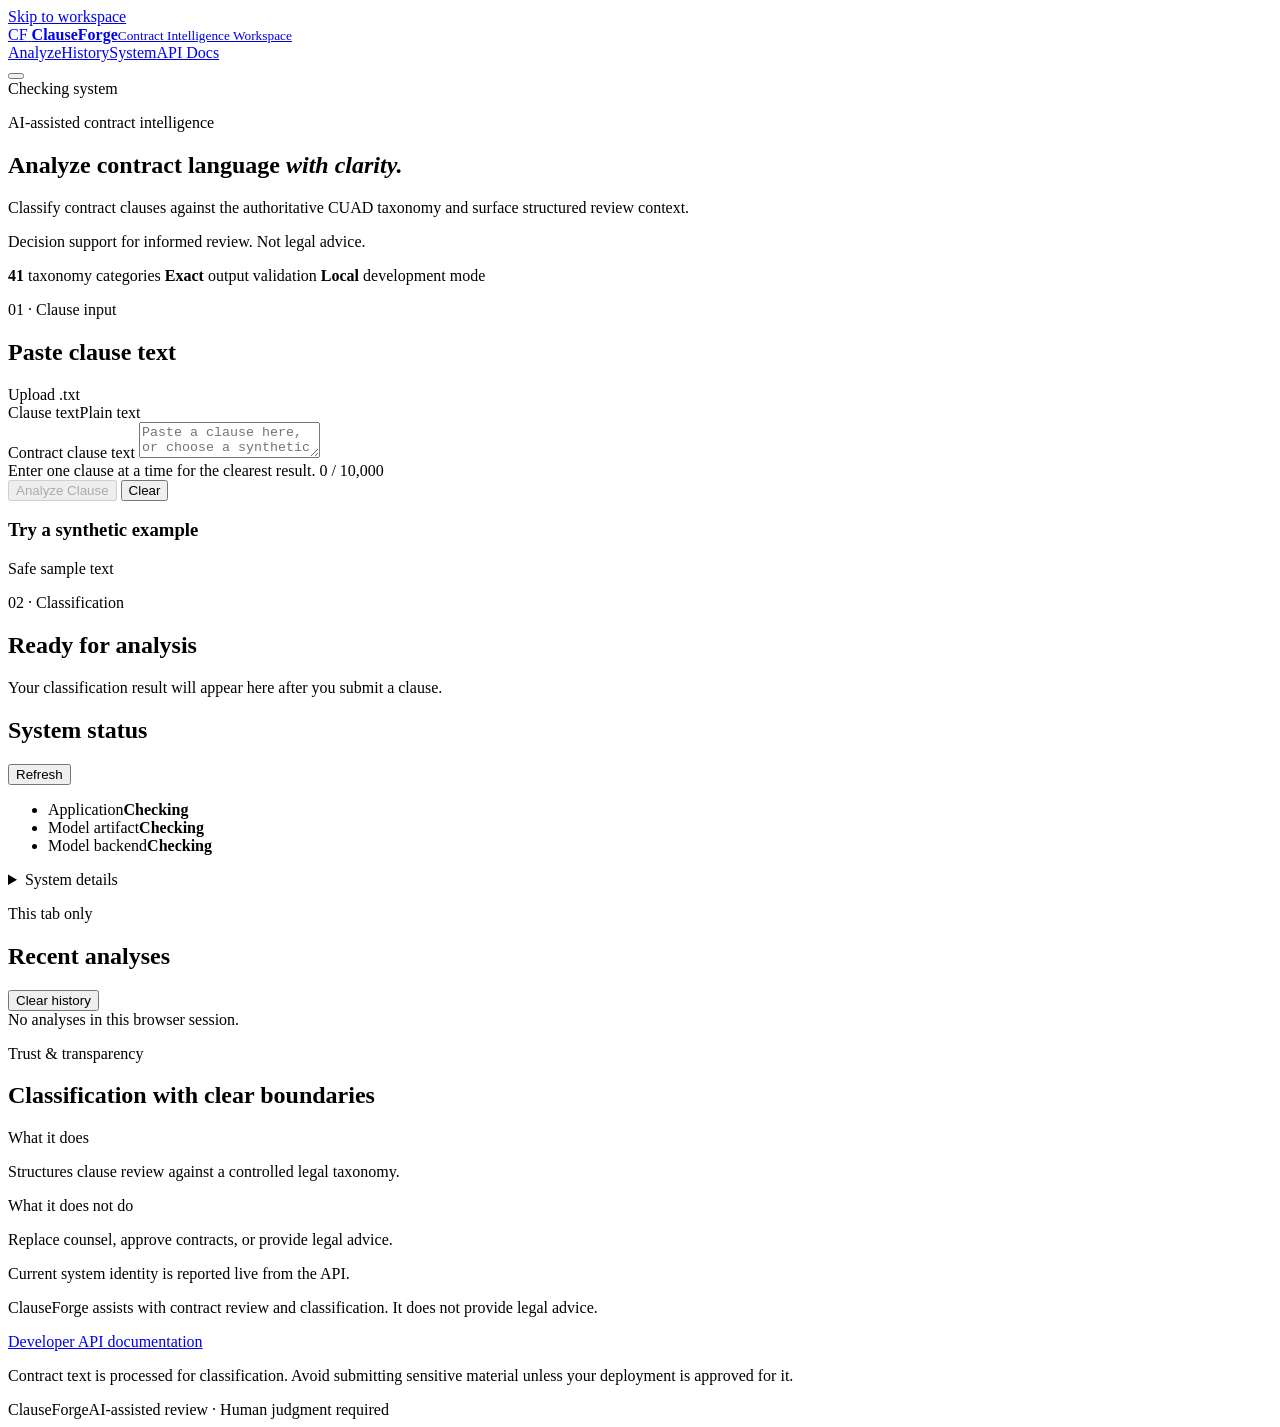
==== src/clauseforge/frontend/index.html @ b4e31ced "feat: elevate ClauseForge legal-tech frontend" ====
<!doctype html>
<html lang="en">
<head>
  <meta charset="utf-8">
  <meta name="viewport" content="width=device-width, initial-scale=1">
  <meta name="description" content="ClauseForge contract clause classification workspace">
  <title>ClauseForge · Contract Clause Analysis</title>
  <link rel="stylesheet" href="/static/app.css">
  <script src="/static/app.js" defer></script>
</head>
<body>
  <a class="skip-link" href="#workspace">Skip to workspace</a>
  <header class="topbar">
    <a class="brand" href="/" aria-label="ClauseForge home">
      <span class="brand-mark" aria-hidden="true">CF</span>
      <span><strong>ClauseForge</strong><small>Contract Intelligence Workspace</small></span>
    </a>
    <nav class="primary-nav" aria-label="Primary navigation">
      <a class="active" href="#workspace">Analyze</a><a href="#history">History</a><a href="#system">System</a><a href="/docs">API Docs</a>
    </nav>
    <div class="header-actions">
      <button id="theme-toggle" class="icon-button" type="button" aria-label="Switch color theme" title="Switch color theme">
        <span class="theme-glyph" aria-hidden="true"></span>
      </button>
      <div id="header-status" class="status-pill checking" role="status">
        <span class="status-dot"></span><span>Checking system</span>
      </div>
    </div>
  </header>

  <main id="workspace" class="page-shell">
    <section class="intro" aria-labelledby="page-title">
      <div class="intro-copy">
        <p class="eyebrow"><span></span>AI-assisted contract intelligence</p>
        <h1 id="page-title">Analyze contract language <em>with clarity.</em></h1>
        <p>Classify contract clauses against the authoritative CUAD taxonomy and surface structured review context.</p>
        <p class="hero-disclaimer">Decision support for informed review. Not legal advice.</p>
      </div>
      <div class="capability-strip" aria-label="Workspace capabilities">
        <span><strong>41</strong> taxonomy categories</span>
        <span><strong>Exact</strong> output validation</span>
        <span><strong>Local</strong> development mode</span>
      </div>
    </section>

    <div class="workspace-grid">
      <section class="card analysis-card" aria-labelledby="input-title">
        <div class="card-accent" aria-hidden="true"></div>
        <div class="card-heading">
          <div><p class="step">01 · Clause input</p><h2 id="input-title">Paste clause text</h2></div>
          <label class="file-button" for="text-file">Upload .txt</label>
          <input id="text-file" type="file" accept=".txt,text/plain" hidden>
        </div>
        <div class="editor-shell">
          <div class="editor-label"><span>Clause text</span><span>Plain text</span></div>
          <label class="sr-only" for="clause-text">Contract clause text</label>
          <textarea id="clause-text" maxlength="10000" aria-describedby="input-help character-count" placeholder="Paste a clause here, or choose a synthetic example below…"></textarea>
        </div>
        <div class="input-meta">
          <span id="input-help">Enter one clause at a time for the clearest result.</span>
          <span id="character-count" aria-live="polite">0 / 10,000</span>
        </div>
        <div id="form-error" class="inline-error" role="alert" hidden></div>
        <div class="button-row">
          <button id="analyze-button" class="button primary" type="button" disabled>
            <span class="button-label">Analyze Clause</span><span class="spinner" aria-hidden="true"></span>
          </button>
          <button id="clear-button" class="button secondary" type="button">Clear</button>
        </div>

        <div class="samples" aria-labelledby="samples-title">
          <div class="section-heading"><h3 id="samples-title">Try a synthetic example</h3><span>Safe sample text</span></div>
          <div id="sample-list" class="sample-list"></div>
        </div>
      </section>

      <aside class="side-column" aria-label="Analysis information">
        <section class="card result-card" aria-labelledby="result-title">
          <p class="step">02 · Classification</p>
          <div id="result-empty" class="result-state empty-state">
            <div class="empty-icon" aria-hidden="true"><span></span></div>
            <h2 id="result-title">Ready for analysis</h2>
            <p>Your classification result will appear here after you submit a clause.</p>
          </div>
          <div id="result-loading" class="result-state" aria-live="polite" hidden>
            <div class="loading-bar"></div><div class="loading-line wide"></div><div class="loading-line"></div>
            <p>Analyzing clause language…</p>
          </div>
          <div id="result-success" class="result-state" aria-live="polite" hidden>
            <div class="success-heading"><span class="success-mark" aria-hidden="true"></span><span class="success-label">Classification complete</span></div>
            <p class="category-kicker">CUAD classification</p>
            <h2 id="category-name"></h2>
            <span id="category-id" class="category-id"></span>
            <div class="review-question"><span>Review question</span><p id="category-question" class="category-question"></p></div>
            <dl class="result-meta">
              <div><dt>Provider</dt><dd id="result-provider"></dd></div>
              <div><dt>Model state</dt><dd id="result-model-state"></dd></div>
              <div><dt>Processing</dt><dd id="result-latency"></dd></div>
              <div><dt>Request ID</dt><dd id="result-request"></dd></div>
            </dl>
          </div>
          <div id="result-error" class="result-state error-state" role="alert" hidden>
            <span class="error-symbol" aria-hidden="true"></span><h2 id="error-title">Analysis unavailable</h2><p id="error-message"></p>
          </div>
        </section>

        <section id="system" class="card readiness-card" aria-labelledby="readiness-title">
          <div class="section-heading"><h2 id="readiness-title">System status</h2><button id="refresh-status" class="text-button" type="button">Refresh</button></div>
          <ul class="readiness-list">
            <li><span class="state-marker"></span><span>Application</span><strong id="status-application">Checking</strong></li>
            <li><span class="state-marker"></span><span>Model artifact</span><strong id="status-artifact">Checking</strong></li>
            <li><span class="state-marker"></span><span>Model backend</span><strong id="status-backend">Checking</strong></li>
          </ul>
          <div id="mock-notice" class="mock-notice" hidden><strong>Development / Mock Model</strong><span>Interface demonstration only—not model performance.</span></div>
          <details><summary>System details</summary><dl class="system-details"><div><dt>Provider</dt><dd id="detail-provider">—</dd></div><div><dt>Backend</dt><dd id="detail-backend">—</dd></div><div><dt>Version</dt><dd id="detail-version">—</dd></div><div><dt>Build</dt><dd id="detail-build">Not supplied</dd></div></dl></details>
        </section>
      </aside>
    </div>

    <section class="lower-grid">
      <section id="history" class="card history-card" aria-labelledby="history-title">
        <div class="section-heading"><div><p class="step">This tab only</p><h2 id="history-title">Recent analyses</h2></div><button id="clear-history" class="text-button" type="button">Clear history</button></div>
        <div id="history-empty" class="quiet-state">No analyses in this browser session.</div>
        <ol id="history-list" class="history-list"></ol>
      </section>
      <section class="card about-card" aria-labelledby="about-title">
        <p class="step">Trust &amp; transparency</p><h2 id="about-title">Classification with clear boundaries</h2>
        <div class="trust-grid"><div><span>What it does</span><p>Structures clause review against a controlled legal taxonomy.</p></div><div><span>What it does not do</span><p>Replace counsel, approve contracts, or provide legal advice.</p></div></div>
        <p class="system-trust"><span></span>Current system identity is reported live from the API.</p>
        <p class="disclaimer">ClauseForge assists with contract review and classification. It does not provide legal advice.</p>
        <a href="/docs">Developer API documentation <span class="link-arrow" aria-hidden="true"></span></a>
      </section>
    </section>

    <p class="privacy-notice">Contract text is processed for classification. Avoid submitting sensitive material unless your deployment is approved for it.</p>
  </main>
  <footer><span>ClauseForge</span><span>AI-assisted review · Human judgment required</span></footer>
</body>
</html>
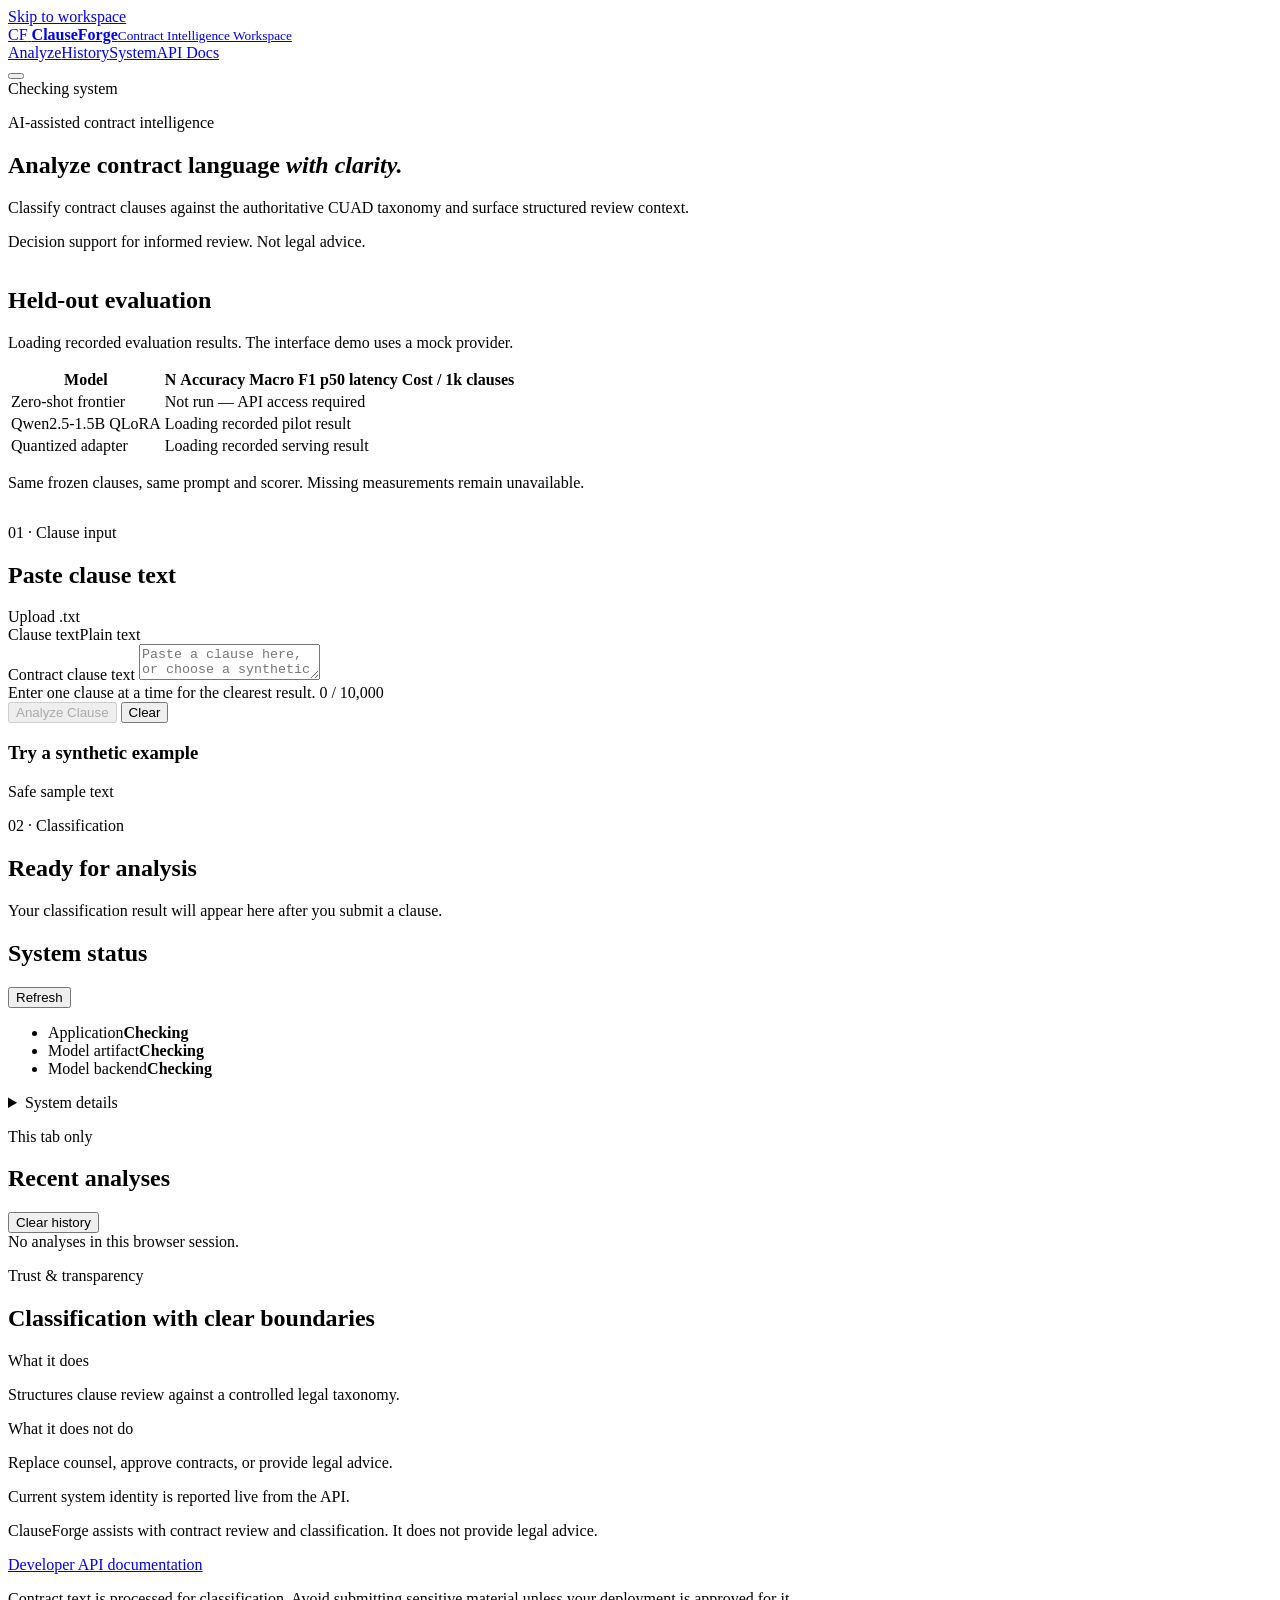
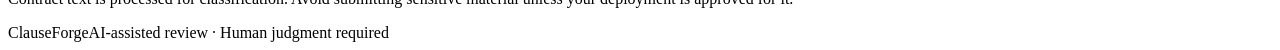
==== commit 06f5ed76: "Add measured CUAD evaluation, free QLoRA workflow, and quantized serving evidence" ====
--- a/src/clauseforge/frontend/index.html
+++ b/src/clauseforge/frontend/index.html
@@ -36,11 +36,16 @@
         <p>Classify contract clauses against the authoritative CUAD taxonomy and surface structured review context.</p>
         <p class="hero-disclaimer">Decision support for informed review. Not legal advice.</p>
       </div>
-      <div class="capability-strip" aria-label="Workspace capabilities">
-        <span><strong>41</strong> taxonomy categories</span>
-        <span><strong>Exact</strong> output validation</span>
-        <span><strong>Local</strong> development mode</span>
-      </div>
+      <section class="capability-strip" aria-label="Measured evaluation results" style="display:block;overflow-x:auto">
+        <h2>Held-out evaluation</h2>
+        <p id="evaluation-status">Loading recorded evaluation results. The interface demo uses a mock provider.</p>
+        <table><thead><tr><th>Model</th><th>N</th><th>Accuracy</th><th>Macro F1</th><th>p50 latency</th><th>Cost / 1k clauses</th></tr></thead><tbody id="evaluation-results">
+          <tr><td>Zero-shot frontier</td><td colspan="5">Not run — API access required</td></tr>
+          <tr><td>Qwen2.5-1.5B QLoRA</td><td colspan="5">Loading recorded pilot result</td></tr>
+          <tr><td>Quantized adapter</td><td colspan="5">Loading recorded serving result</td></tr>
+        </tbody></table>
+        <p>Same frozen clauses, same prompt and scorer. Missing measurements remain unavailable.</p>
+      </section>
     </section>
 
     <div class="workspace-grid">
@@ -111,7 +116,7 @@
             <li><span class="state-marker"></span><span>Model artifact</span><strong id="status-artifact">Checking</strong></li>
             <li><span class="state-marker"></span><span>Model backend</span><strong id="status-backend">Checking</strong></li>
           </ul>
-          <div id="mock-notice" class="mock-notice" hidden><strong>Development / Mock Model</strong><span>Interface demonstration only—not model performance.</span></div>
+          <div id="model-notice" class="mock-notice" hidden><strong id="model-notice-title">Development / Mock Model</strong><span id="model-notice-detail">Interface demonstration only—not model performance.</span></div>
           <details><summary>System details</summary><dl class="system-details"><div><dt>Provider</dt><dd id="detail-provider">—</dd></div><div><dt>Backend</dt><dd id="detail-backend">—</dd></div><div><dt>Version</dt><dd id="detail-version">—</dd></div><div><dt>Build</dt><dd id="detail-build">Not supplied</dd></div></dl></details>
         </section>
       </aside>
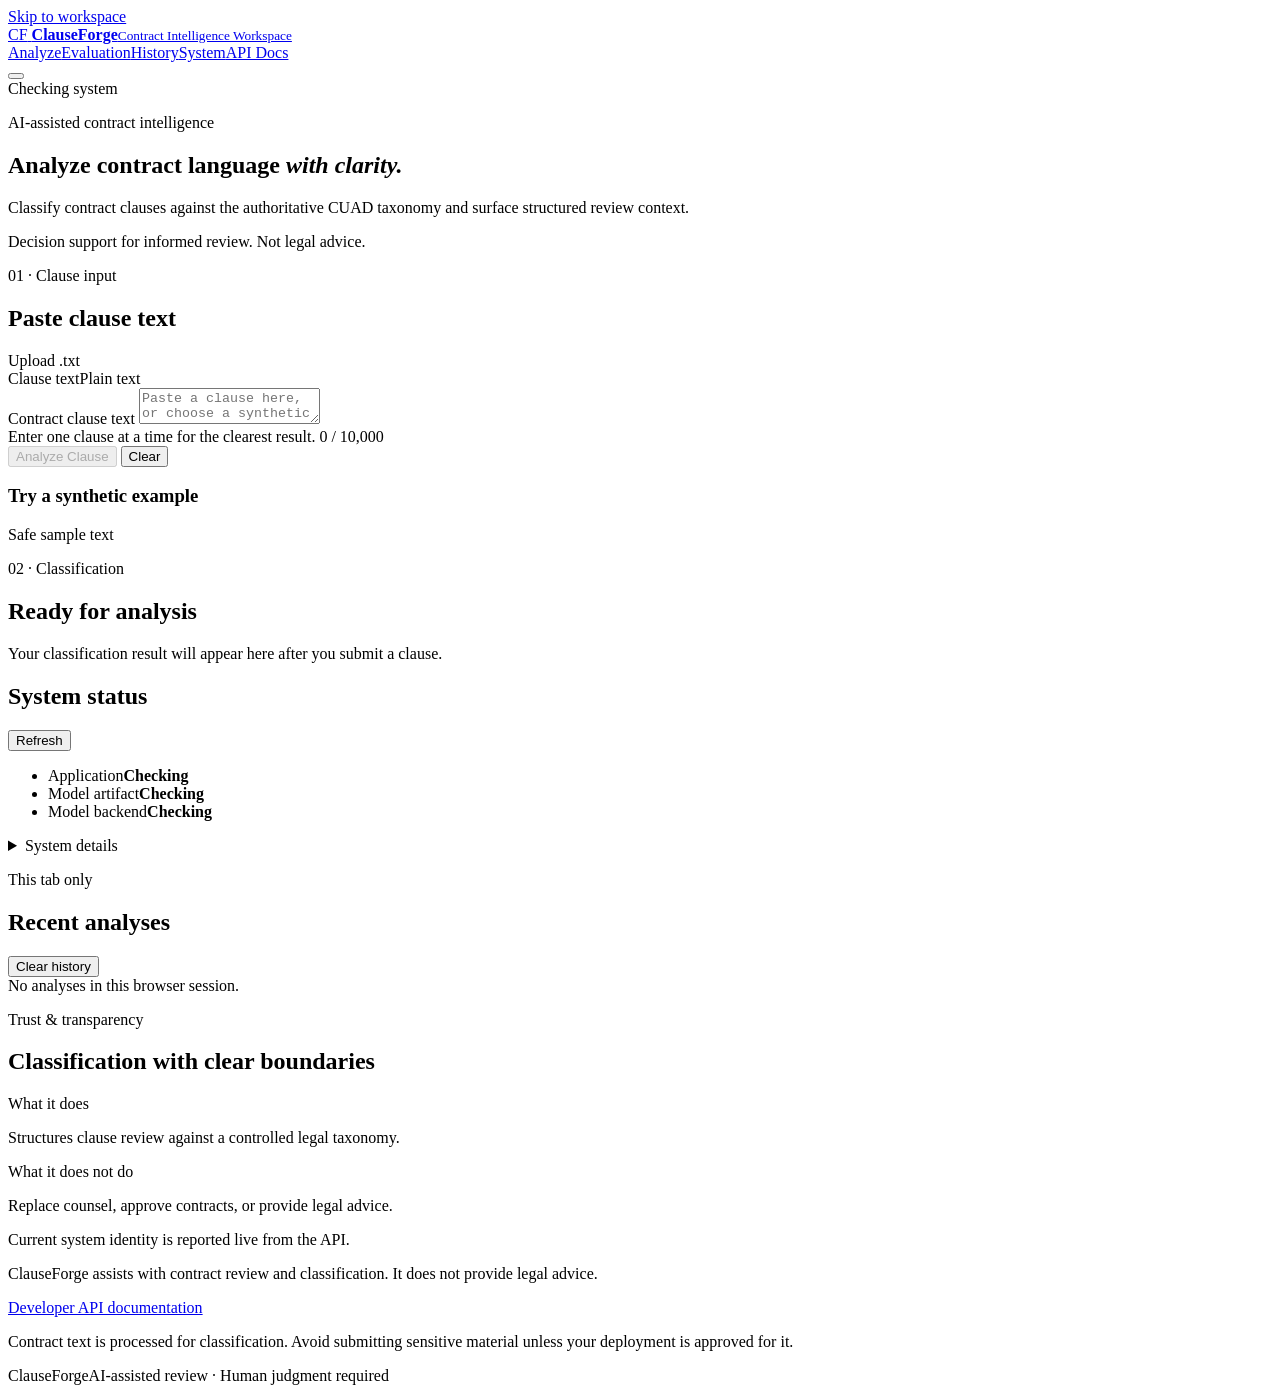
==== commit 3a7a3333: "Move recorded evaluation into a dedicated navigation tab" ====
--- a/src/clauseforge/frontend/index.html
+++ b/src/clauseforge/frontend/index.html
@@ -16,7 +16,7 @@
       <span><strong>ClauseForge</strong><small>Contract Intelligence Workspace</small></span>
     </a>
     <nav class="primary-nav" aria-label="Primary navigation">
-      <a class="active" href="#workspace">Analyze</a><a href="#history">History</a><a href="#system">System</a><a href="/docs">API Docs</a>
+      <a class="active" href="#workspace">Analyze</a><a href="#evaluation">Evaluation</a><a href="#history">History</a><a href="#system">System</a><a href="/docs">API Docs</a>
     </nav>
     <div class="header-actions">
       <button id="theme-toggle" class="icon-button" type="button" aria-label="Switch color theme" title="Switch color theme">
@@ -36,16 +36,7 @@
         <p>Classify contract clauses against the authoritative CUAD taxonomy and surface structured review context.</p>
         <p class="hero-disclaimer">Decision support for informed review. Not legal advice.</p>
       </div>
-      <section class="capability-strip" aria-label="Measured evaluation results" style="display:block;overflow-x:auto">
-        <h2>Held-out evaluation</h2>
-        <p id="evaluation-status">Loading recorded evaluation results. The interface demo uses a mock provider.</p>
-        <table><thead><tr><th>Model</th><th>N</th><th>Accuracy</th><th>Macro F1</th><th>p50 latency</th><th>Cost / 1k clauses</th></tr></thead><tbody id="evaluation-results">
-          <tr><td>Zero-shot frontier</td><td colspan="5">Not run — API access required</td></tr>
-          <tr><td>Qwen2.5-1.5B QLoRA</td><td colspan="5">Loading recorded pilot result</td></tr>
-          <tr><td>Quantized adapter</td><td colspan="5">Loading recorded serving result</td></tr>
-        </tbody></table>
-        <p>Same frozen clauses, same prompt and scorer. Missing measurements remain unavailable.</p>
-      </section>
+
     </section>
 
     <div class="workspace-grid">
@@ -139,6 +130,18 @@
 
     <p class="privacy-notice">Contract text is processed for classification. Avoid submitting sensitive material unless your deployment is approved for it.</p>
   </main>
+  <main id="evaluation" class="page-shell evaluation-page" hidden>
+      <section class="card evaluation-card" aria-label="Measured evaluation results">
+        <h2>Held-out evaluation</h2>
+        <p id="evaluation-status">Loading recorded evaluation results. The interface demo uses a mock provider.</p>
+        <table><thead><tr><th>Model</th><th>N</th><th>Accuracy</th><th>Macro F1</th><th>p50 latency</th><th>Cost / 1k clauses</th></tr></thead><tbody id="evaluation-results">
+          <tr><td>Zero-shot frontier</td><td colspan="5">Not run — API access required</td></tr>
+          <tr><td>Qwen2.5-1.5B QLoRA</td><td colspan="5">Loading recorded pilot result</td></tr>
+          <tr><td>Quantized adapter</td><td colspan="5">Loading recorded serving result</td></tr>
+        </tbody></table>
+        <p>Same frozen clauses, same prompt and scorer. Missing measurements remain unavailable.</p>
+      </section>
+  </main>
   <footer><span>ClauseForge</span><span>AI-assisted review · Human judgment required</span></footer>
 </body>
 </html>
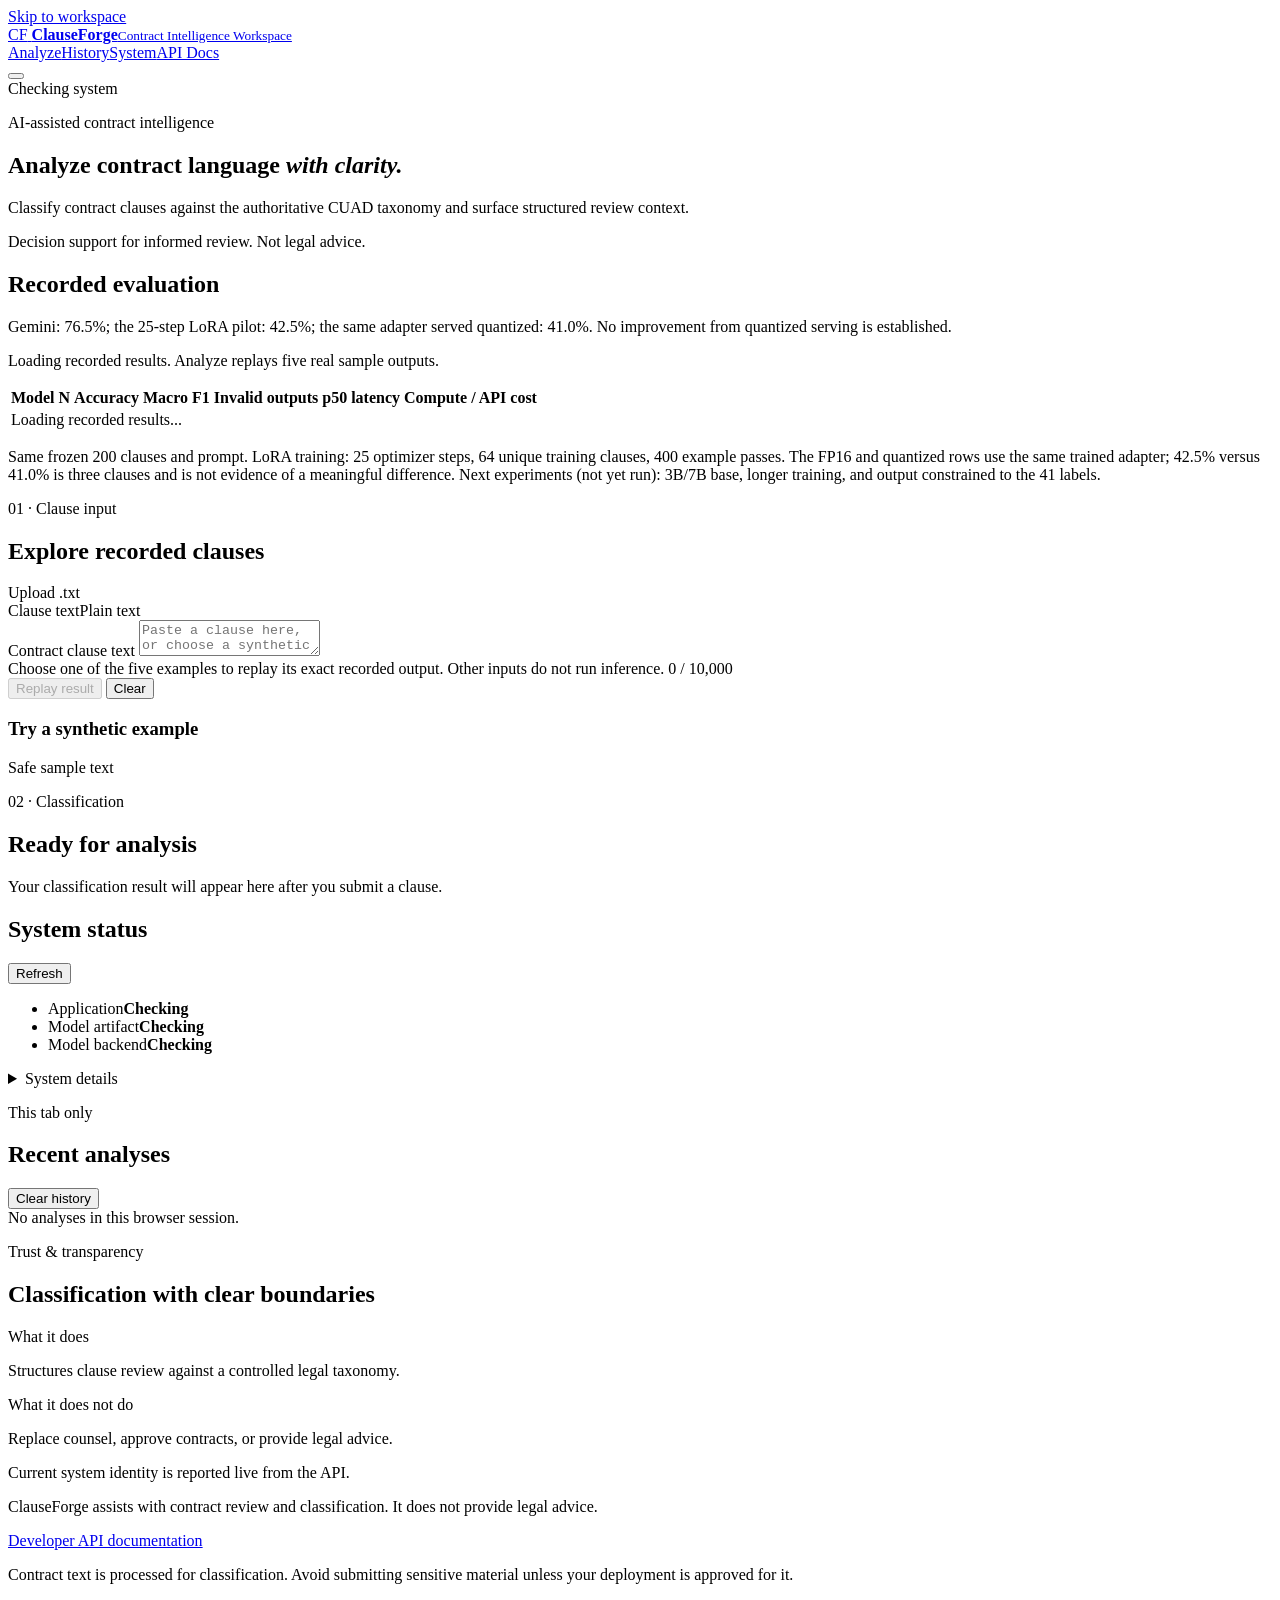
==== commit 082a1541: "Replay real sample outputs and clarify model evaluation results" ====
--- a/src/clauseforge/frontend/index.html
+++ b/src/clauseforge/frontend/index.html
@@ -16,7 +16,7 @@
       <span><strong>ClauseForge</strong><small>Contract Intelligence Workspace</small></span>
     </a>
     <nav class="primary-nav" aria-label="Primary navigation">
-      <a class="active" href="#workspace">Analyze</a><a href="#evaluation">Evaluation</a><a href="#history">History</a><a href="#system">System</a><a href="/docs">API Docs</a>
+      <a class="active" href="#workspace">Analyze</a><a href="#history">History</a><a href="#system">System</a><a href="/docs">API Docs</a>
     </nav>
     <div class="header-actions">
       <button id="theme-toggle" class="icon-button" type="button" aria-label="Switch color theme" title="Switch color theme">
@@ -39,11 +39,19 @@
 
     </section>
 
+      <section id="evaluation" class="card evaluation-card" aria-label="Measured evaluation results">
+        <h2>Recorded evaluation</h2><p>Gemini: 76.5%; the 25-step LoRA pilot: 42.5%; the same adapter served quantized: 41.0%. No improvement from quantized serving is established.</p>
+        <p id="evaluation-status">Loading recorded results. Analyze replays five real sample outputs.</p>
+        <table><thead><tr><th>Model</th><th>N</th><th>Accuracy</th><th>Macro F1</th><th>Invalid outputs</th><th>p50 latency</th><th>Compute / API cost</th></tr></thead><tbody id="evaluation-results">
+          <tr><td colspan="7">Loading recorded results...</td></tr>
+        </tbody></table>
+        <p>Same frozen 200 clauses and prompt. LoRA training: 25 optimizer steps, 64 unique training clauses, 400 example passes. The FP16 and quantized rows use the same trained adapter; 42.5% versus 41.0% is three clauses and is not evidence of a meaningful difference. Next experiments (not yet run): 3B/7B base, longer training, and output constrained to the 41 labels.</p>
+      </section>
     <div class="workspace-grid">
       <section class="card analysis-card" aria-labelledby="input-title">
         <div class="card-accent" aria-hidden="true"></div>
         <div class="card-heading">
-          <div><p class="step">01 · Clause input</p><h2 id="input-title">Paste clause text</h2></div>
+          <div><p class="step">01 · Clause input</p><h2 id="input-title">Explore recorded clauses</h2></div>
           <label class="file-button" for="text-file">Upload .txt</label>
           <input id="text-file" type="file" accept=".txt,text/plain" hidden>
         </div>
@@ -53,13 +61,13 @@
           <textarea id="clause-text" maxlength="10000" aria-describedby="input-help character-count" placeholder="Paste a clause here, or choose a synthetic example below…"></textarea>
         </div>
         <div class="input-meta">
-          <span id="input-help">Enter one clause at a time for the clearest result.</span>
+          <span id="input-help">Choose one of the five examples to replay its exact recorded output. Other inputs do not run inference.</span>
           <span id="character-count" aria-live="polite">0 / 10,000</span>
         </div>
         <div id="form-error" class="inline-error" role="alert" hidden></div>
         <div class="button-row">
           <button id="analyze-button" class="button primary" type="button" disabled>
-            <span class="button-label">Analyze Clause</span><span class="spinner" aria-hidden="true"></span>
+            <span class="button-label">Replay result</span><span class="spinner" aria-hidden="true"></span>
           </button>
           <button id="clear-button" class="button secondary" type="button">Clear</button>
         </div>
@@ -130,18 +138,7 @@
 
     <p class="privacy-notice">Contract text is processed for classification. Avoid submitting sensitive material unless your deployment is approved for it.</p>
   </main>
-  <main id="evaluation" class="page-shell evaluation-page" hidden>
-      <section class="card evaluation-card" aria-label="Measured evaluation results">
-        <h2>Held-out evaluation</h2>
-        <p id="evaluation-status">Loading recorded evaluation results. The interface demo uses a mock provider.</p>
-        <table><thead><tr><th>Model</th><th>N</th><th>Accuracy</th><th>Macro F1</th><th>p50 latency</th><th>Cost / 1k clauses</th></tr></thead><tbody id="evaluation-results">
-          <tr><td>Zero-shot frontier</td><td colspan="5">Not run — API access required</td></tr>
-          <tr><td>Qwen2.5-1.5B QLoRA</td><td colspan="5">Loading recorded pilot result</td></tr>
-          <tr><td>Quantized adapter</td><td colspan="5">Loading recorded serving result</td></tr>
-        </tbody></table>
-        <p>Same frozen clauses, same prompt and scorer. Missing measurements remain unavailable.</p>
-      </section>
-  </main>
+
   <footer><span>ClauseForge</span><span>AI-assisted review · Human judgment required</span></footer>
 </body>
 </html>
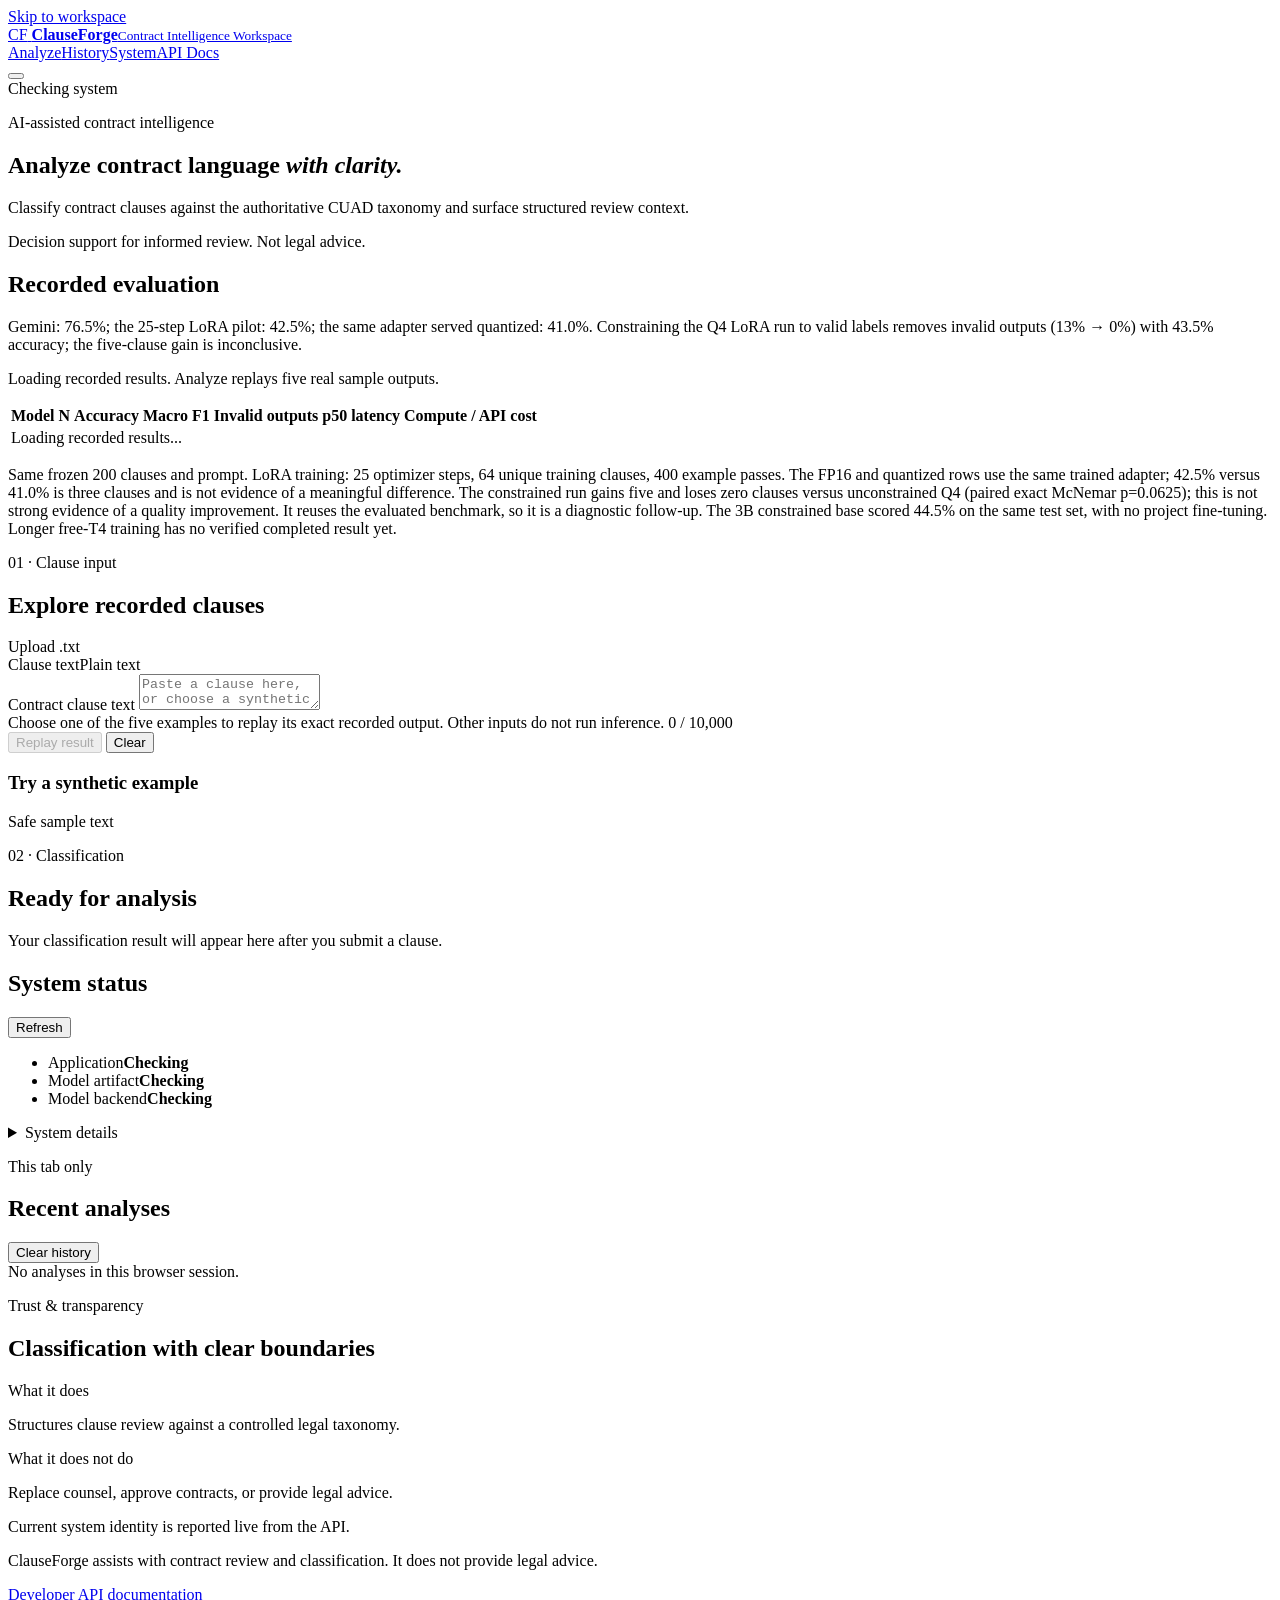
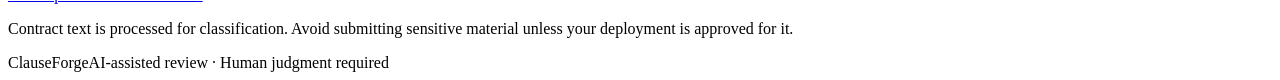
==== commit 99f8f3d0: "Publish real constrained-label and larger-base evaluation results without overstating gains" ====
--- a/src/clauseforge/frontend/index.html
+++ b/src/clauseforge/frontend/index.html
@@ -40,12 +40,12 @@
     </section>
 
       <section id="evaluation" class="card evaluation-card" aria-label="Measured evaluation results">
-        <h2>Recorded evaluation</h2><p>Gemini: 76.5%; the 25-step LoRA pilot: 42.5%; the same adapter served quantized: 41.0%. No improvement from quantized serving is established.</p>
+        <h2>Recorded evaluation</h2><p>Gemini: 76.5%; the 25-step LoRA pilot: 42.5%; the same adapter served quantized: 41.0%. Constraining the Q4 LoRA run to valid labels removes invalid outputs (13% → 0%) with 43.5% accuracy; the five-clause gain is inconclusive.</p>
         <p id="evaluation-status">Loading recorded results. Analyze replays five real sample outputs.</p>
         <table><thead><tr><th>Model</th><th>N</th><th>Accuracy</th><th>Macro F1</th><th>Invalid outputs</th><th>p50 latency</th><th>Compute / API cost</th></tr></thead><tbody id="evaluation-results">
           <tr><td colspan="7">Loading recorded results...</td></tr>
         </tbody></table>
-        <p>Same frozen 200 clauses and prompt. LoRA training: 25 optimizer steps, 64 unique training clauses, 400 example passes. The FP16 and quantized rows use the same trained adapter; 42.5% versus 41.0% is three clauses and is not evidence of a meaningful difference. Next experiments (not yet run): 3B/7B base, longer training, and output constrained to the 41 labels.</p>
+        <p>Same frozen 200 clauses and prompt. LoRA training: 25 optimizer steps, 64 unique training clauses, 400 example passes. The FP16 and quantized rows use the same trained adapter; 42.5% versus 41.0% is three clauses and is not evidence of a meaningful difference. The constrained run gains five and loses zero clauses versus unconstrained Q4 (paired exact McNemar p=0.0625); this is not strong evidence of a quality improvement. It reuses the evaluated benchmark, so it is a diagnostic follow-up. The 3B constrained base scored 44.5% on the same test set, with no project fine-tuning. Longer free-T4 training has no verified completed result yet.</p>
       </section>
     <div class="workspace-grid">
       <section class="card analysis-card" aria-labelledby="input-title">
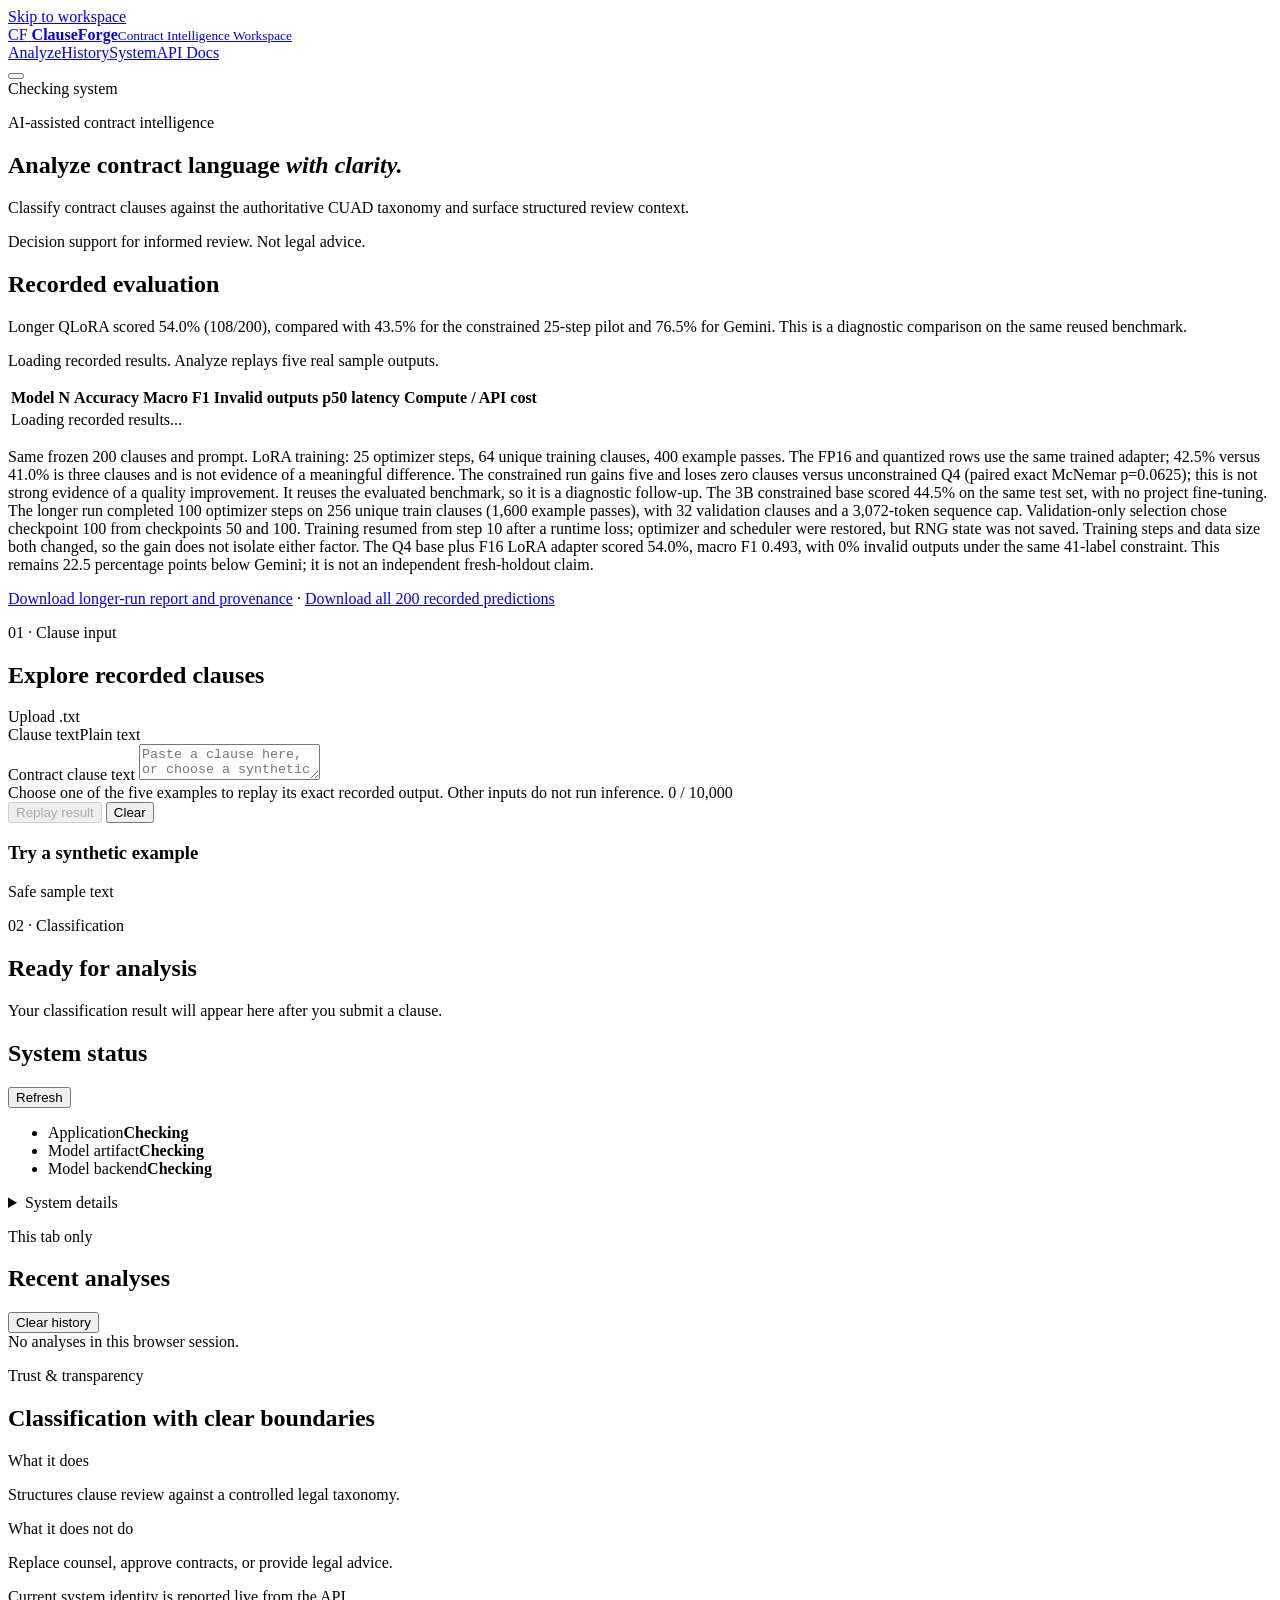
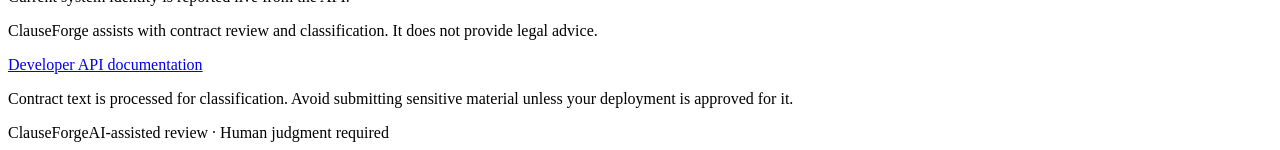
==== commit 4b5e20cb: "Publish verified 100-step QLoRA evaluation and complete prediction journal" ====
--- a/src/clauseforge/frontend/index.html
+++ b/src/clauseforge/frontend/index.html
@@ -40,12 +40,13 @@
     </section>
 
       <section id="evaluation" class="card evaluation-card" aria-label="Measured evaluation results">
-        <h2>Recorded evaluation</h2><p>Gemini: 76.5%; the 25-step LoRA pilot: 42.5%; the same adapter served quantized: 41.0%. Constraining the Q4 LoRA run to valid labels removes invalid outputs (13% → 0%) with 43.5% accuracy; the five-clause gain is inconclusive.</p>
+        <h2>Recorded evaluation</h2><p>Longer QLoRA scored 54.0% (108/200), compared with 43.5% for the constrained 25-step pilot and 76.5% for Gemini. This is a diagnostic comparison on the same reused benchmark.</p>
         <p id="evaluation-status">Loading recorded results. Analyze replays five real sample outputs.</p>
         <table><thead><tr><th>Model</th><th>N</th><th>Accuracy</th><th>Macro F1</th><th>Invalid outputs</th><th>p50 latency</th><th>Compute / API cost</th></tr></thead><tbody id="evaluation-results">
           <tr><td colspan="7">Loading recorded results...</td></tr>
         </tbody></table>
-        <p>Same frozen 200 clauses and prompt. LoRA training: 25 optimizer steps, 64 unique training clauses, 400 example passes. The FP16 and quantized rows use the same trained adapter; 42.5% versus 41.0% is three clauses and is not evidence of a meaningful difference. The constrained run gains five and loses zero clauses versus unconstrained Q4 (paired exact McNemar p=0.0625); this is not strong evidence of a quality improvement. It reuses the evaluated benchmark, so it is a diagnostic follow-up. The 3B constrained base scored 44.5% on the same test set, with no project fine-tuning. Longer free-T4 training has no verified completed result yet.</p>
+        <p>Same frozen 200 clauses and prompt. LoRA training: 25 optimizer steps, 64 unique training clauses, 400 example passes. The FP16 and quantized rows use the same trained adapter; 42.5% versus 41.0% is three clauses and is not evidence of a meaningful difference. The constrained run gains five and loses zero clauses versus unconstrained Q4 (paired exact McNemar p=0.0625); this is not strong evidence of a quality improvement. It reuses the evaluated benchmark, so it is a diagnostic follow-up. The 3B constrained base scored 44.5% on the same test set, with no project fine-tuning. The longer run completed 100 optimizer steps on 256 unique train clauses (1,600 example passes), with 32 validation clauses and a 3,072-token sequence cap. Validation-only selection chose checkpoint 100 from checkpoints 50 and 100. Training resumed from step 10 after a runtime loss; optimizer and scheduler were restored, but RNG state was not saved. Training steps and data size both changed, so the gain does not isolate either factor. The Q4 base plus F16 LoRA adapter scored 54.0%, macro F1 0.493, with 0% invalid outputs under the same 41-label constraint. This remains 22.5 percentage points below Gemini; it is not an independent fresh-holdout claim.</p>
+        <p><a href="longer-training.json" download>Download longer-run report and provenance</a> · <a href="longer-predictions.jsonl" download>Download all 200 recorded predictions</a></p>
       </section>
     <div class="workspace-grid">
       <section class="card analysis-card" aria-labelledby="input-title">
